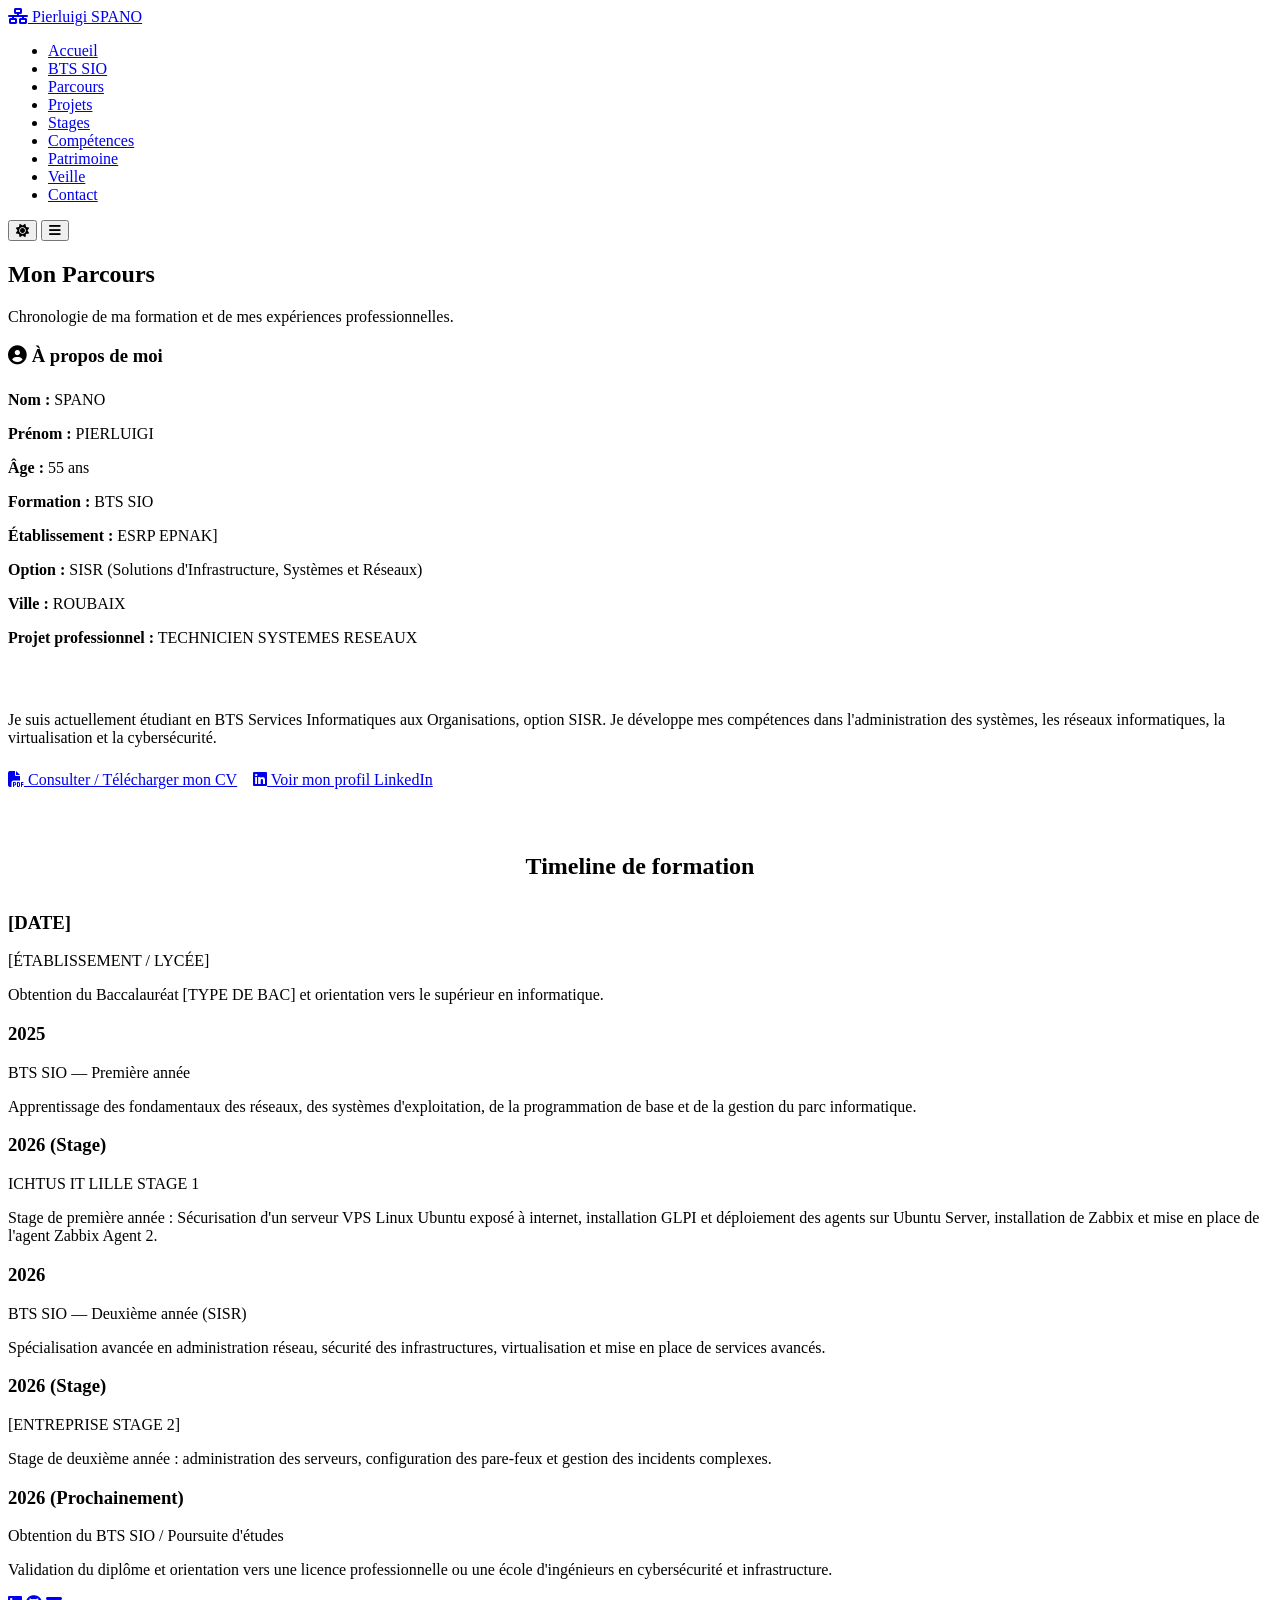
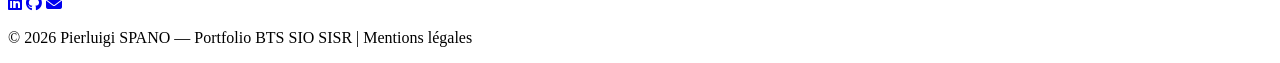
==== parcours.html @ 4b3090c0 "Add files via upload" ====
<!DOCTYPE html>
<html lang="fr" data-theme="dark">
<head>
    <meta charset="UTF-8">
    <meta name="viewport" content="width=device-width, initial-scale=1.0">
    <meta name="description" content="Parcours académique et professionnel de [PRÉNOM] [NOM], étudiant en BTS SIO SISR.">
    <title>Parcours | Portfolio BTS SIO SISR</title>
    <link rel="stylesheet" href="https://cdnjs.cloudflare.com/ajax/libs/font-awesome/6.4.0/css/all.min.css">
    <link rel="stylesheet" href="css/style.css">
    <link rel="stylesheet" href="css/responsive.css">
</head>
<body>

    <header>
        <nav class="navbar">
            <a href="index.html" class="nav-brand">
                <i class="fas fa-network-wired"></i> Pierluigi SPANO
            </a>
            <ul class="nav-menu">
                <li><a href="index.html" class="nav-link">Accueil</a></li>
                <li><a href="bts-sio.html" class="nav-link">BTS SIO</a></li>
                <li><a href="parcours.html" class="nav-link">Parcours</a></li>
                <li><a href="projets.html" class="nav-link">Projets</a></li>
                <li><a href="stages.html" class="nav-link">Stages</a></li>
                <li><a href="competences.html" class="nav-link">Compétences</a></li>
                <li><a href="patrimoine.html" class="nav-link">Patrimoine</a></li>
                <li><a href="veille.html" class="nav-link">Veille</a></li>
                <li><a href="contact.html" class="nav-link">Contact</a></li>
            </ul>
            <div class="nav-actions">
                <button class="theme-toggle" aria-label="Changer de thème"><i class="fas fa-sun"></i></button>
                <button class="hamburger" aria-label="Menu mobile"><i class="fas fa-bars"></i></button>
            </div>
        </nav>
    </header>

    <main>
        <section class="page-header">
            <h1>Mon <span>Parcours</span></h1>
            <p>Chronologie de ma formation et de mes expériences professionnelles.</p>
        </section>

        <div class="container">
            <!-- Profil À propos -->
            <div class="card" style="margin-bottom: 4rem;">
                <h3><i class="fas fa-user-circle"></i> À propos de moi</h3>
                <div class="grid-2" style="margin-top: 1.5rem; gap: 1rem;">
                    <div>
                        <p><strong>Nom :</strong> SPANO</p>
                        <p><strong>Prénom :</strong> PIERLUIGI</p>
                        <p><strong>Âge :</strong> 55 ans</p>
                        <p><strong>Formation :</strong> BTS SIO</p>
                    </div>
                    <div>
                        <p><strong>Établissement :</strong> ESRP EPNAK]</p>
                        <p><strong>Option :</strong> SISR (Solutions d'Infrastructure, Systèmes et Réseaux)</p>
                        <p><strong>Ville :</strong> ROUBAIX</p>
                        <p><strong>Projet professionnel :</strong> TECHNICIEN SYSTEMES RESEAUX</p>
                    </div>
                </div>
                <div style="margin-top: 1.5rem; padding-top: 1.5rem; border-top: 1px solid var(--border-color);">
                    <p>Je suis actuellement étudiant en BTS Services Informatiques aux Organisations, option SISR. Je développe mes compétences dans l'administration des systèmes, les réseaux informatiques, la virtualisation et la cybersécurité.</p>
                </div>
                <div style="margin-top: 1.5rem; display: flex; gap: 1rem; flex-wrap: wrap;">
                    <a href="documents/cv.pdf" target="_blank" class="btn btn-primary"><i class="fas fa-file-pdf"></i> Consulter / Télécharger mon CV</a>
                    <a href="[LIEN LINKEDIN]" target="_blank" class="btn btn-secondary"><i class="fab fa-linkedin"></i> Voir mon profil LinkedIn</a>
                </div>
            </div>

            <h2 style="text-align: center; margin-bottom: 2rem; color: var(--text-primary);">Timeline de formation</h2>

            <!-- Timeline -->
            <div class="timeline">
                <div class="timeline-item left">
                    <div class="timeline-content">
                        <h3>[DATE]</h3>
                        <span>[ÉTABLISSEMENT / LYCÉE]</span>
                        <p>Obtention du Baccalauréat [TYPE DE BAC] et orientation vers le supérieur en informatique.</p>
                    </div>
                </div>
                <div class="timeline-item right">
                    <div class="timeline-content">
                        <h3>2025</h3>
                        <span>BTS SIO — Première année</span>
                        <p>Apprentissage des fondamentaux des réseaux, des systèmes d'exploitation, de la programmation de base et de la gestion du parc informatique.</p>
                    </div>
                </div>
                <div class="timeline-item left">
                    <div class="timeline-content">
                        <h3>2026 (Stage)</h3>
                        <span>ICHTUS IT LILLE STAGE 1</span>
                        <p>Stage de première année : Sécurisation d'un serveur VPS Linux Ubuntu exposé à internet, installation GLPI et déploiement des agents sur Ubuntu Server, installation de Zabbix et mise en place de l'agent Zabbix Agent 2.</p>
                    </div>
                </div>
                <div class="timeline-item right">
                    <div class="timeline-content">
                        <h3>2026</h3>
                        <span>BTS SIO — Deuxième année (SISR)</span>
                        <p>Spécialisation avancée en administration réseau, sécurité des infrastructures, virtualisation et mise en place de services avancés.</p>
                    </div>
                </div>
                <div class="timeline-item left">
                    <div class="timeline-content">
                        <h3>2026 (Stage)</h3>
                        <span>[ENTREPRISE STAGE 2]</span>
                        <p>Stage de deuxième année : administration des serveurs, configuration des pare-feux et gestion des incidents complexes.</p>
                    </div>
                </div>
                <div class="timeline-item right">
                    <div class="timeline-content">
                        <h3>2026 (Prochainement)</h3>
                        <span>Obtention du BTS SIO / Poursuite d'études</span>
                        <p>Validation du diplôme et orientation vers une licence professionnelle ou une école d'ingénieurs en cybersécurité et infrastructure.</p>
                    </div>
                </div>
            </div>
        </div>
    </main>

    <footer>
        <div class="footer-content">
            <div class="social-links">
                <a href="[LIEN LINKEDIN]" target="_blank" aria-label="LinkedIn"><i class="fab fa-linkedin"></i></a>
                <a href="[LIEN GITHUB]" target="_blank" aria-label="GitHub"><i class="fab fa-github"></i></a>
                <a href="mailto:[EMAIL]" aria-label="Email"><i class="fas fa-envelope"></i></a>
            </div>
            <p class="legal-notice">© 2026 Pierluigi SPANO — Portfolio BTS SIO SISR | <a href="contact.html" style="color: var(--accent-cyan); text-decoration: none;">Mentions légales</a></p>
        </div>
    </footer>

    <script src="js/main.js"></script>
</body>
</html>
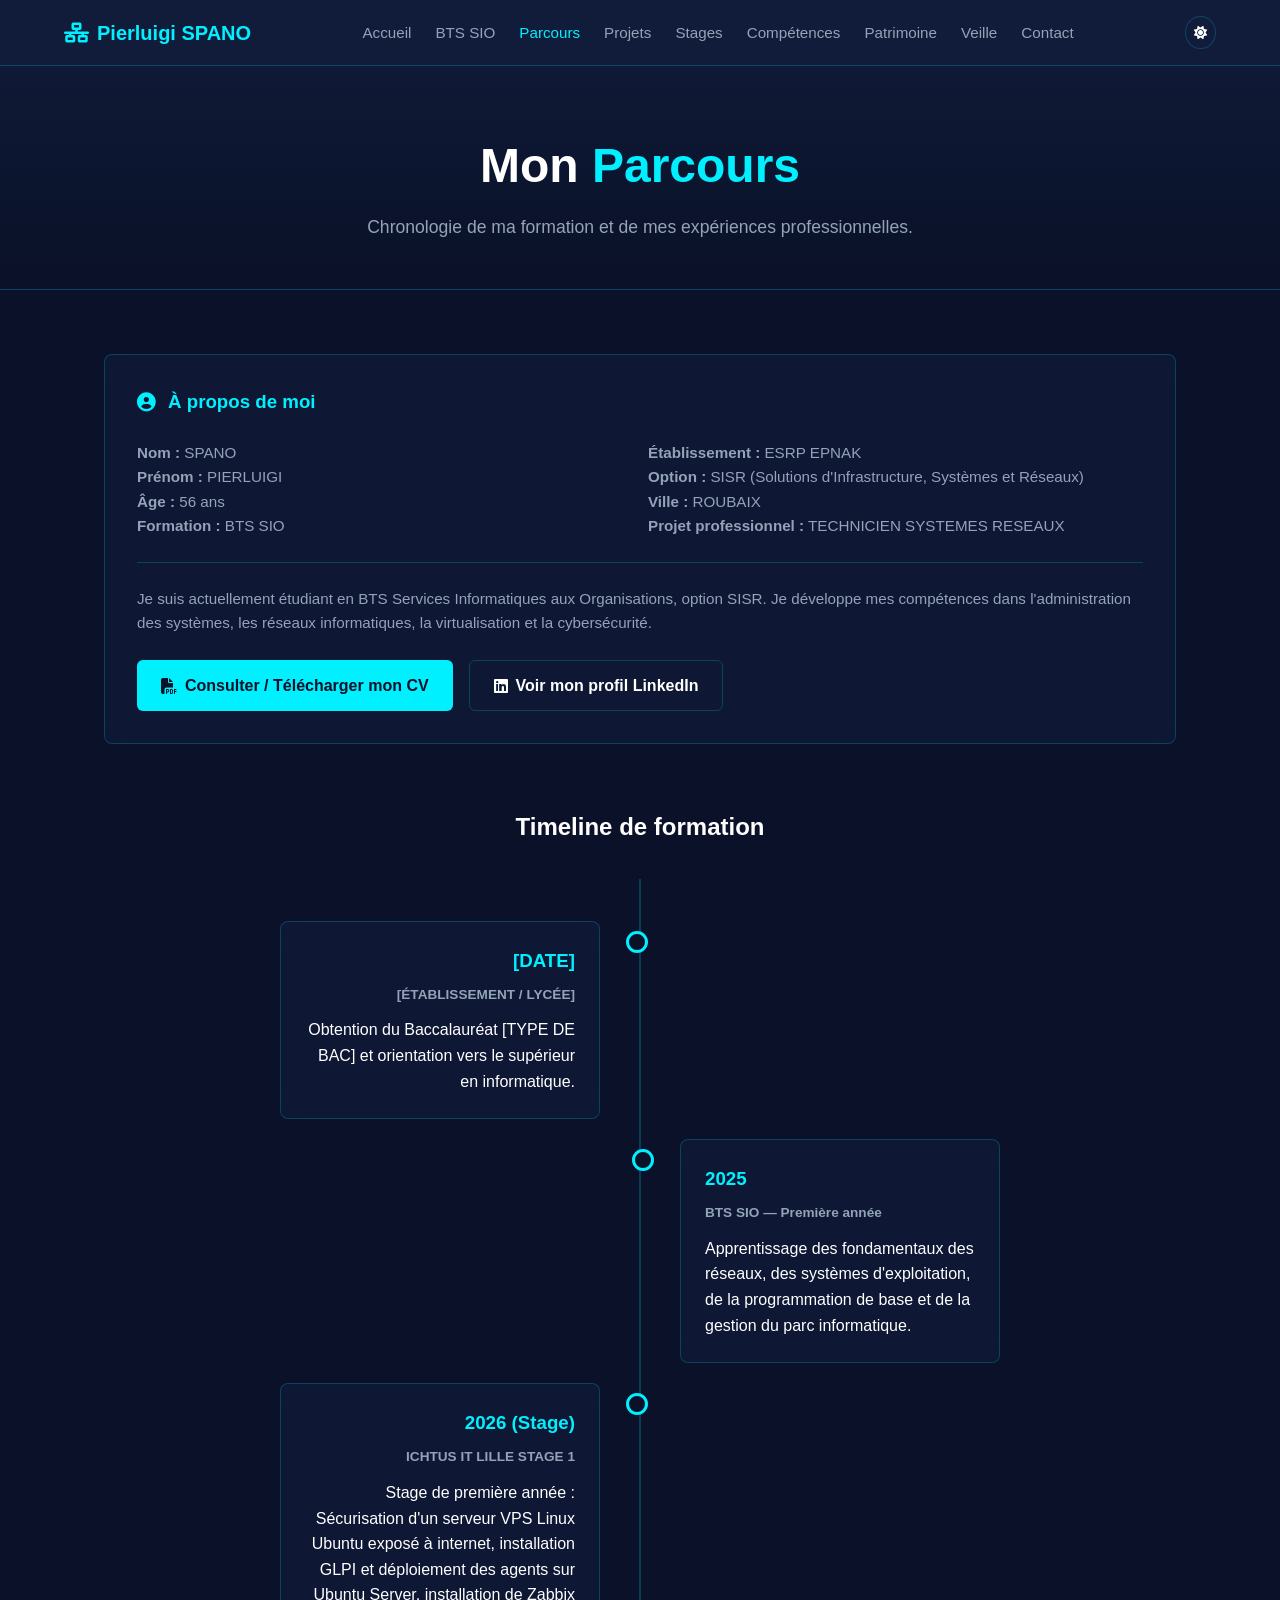
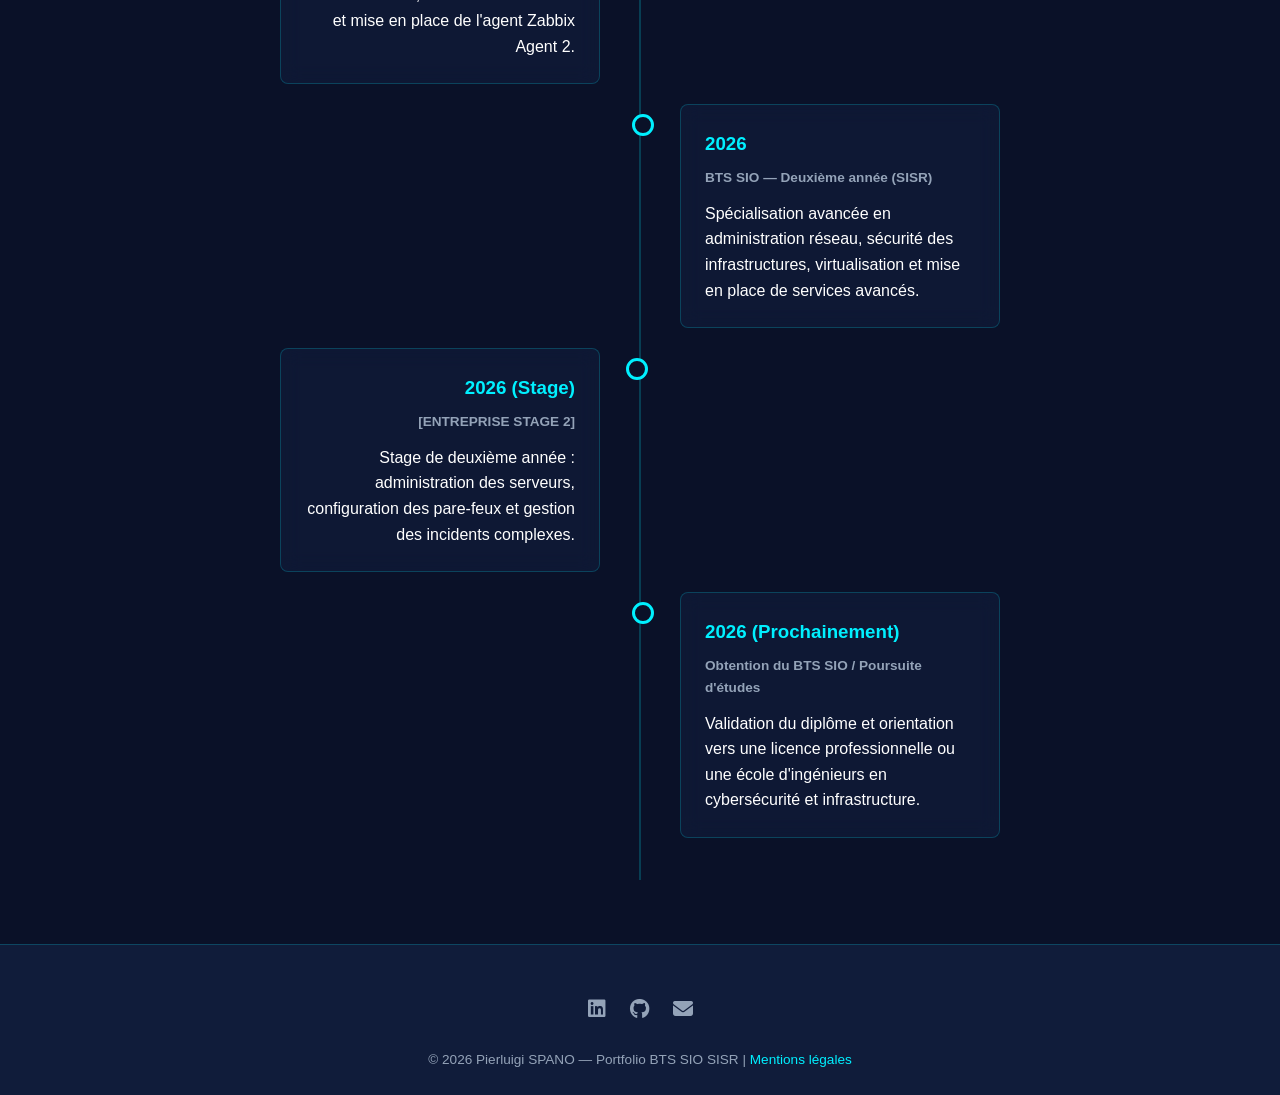
==== commit cae8d934: "Fix HTML formatting and update personal details" ====
--- a/parcours.html
+++ b/parcours.html
@@ -48,11 +48,11 @@
                     <div>
                         <p><strong>Nom :</strong> SPANO</p>
                         <p><strong>Prénom :</strong> PIERLUIGI</p>
-                        <p><strong>Âge :</strong> 55 ans</p>
+                        <p><strong>Âge :</strong> 56 ans</p>
                         <p><strong>Formation :</strong> BTS SIO</p>
                     </div>
                     <div>
-                        <p><strong>Établissement :</strong> ESRP EPNAK]</p>
+                        <p><strong>Établissement :</strong> ESRP EPNAK</p>
                         <p><strong>Option :</strong> SISR (Solutions d'Infrastructure, Systèmes et Réseaux)</p>
                         <p><strong>Ville :</strong> ROUBAIX</p>
                         <p><strong>Projet professionnel :</strong> TECHNICIEN SYSTEMES RESEAUX</p>
@@ -130,4 +130,4 @@
 
     <script src="js/main.js"></script>
 </body>
-</html>+</html>
--- a/css/style.css
+++ b/css/style.css
@@ -0,0 +1,665 @@
+:root {
+    --bg-primary: #0a1128;
+    --bg-secondary: #101c3a;
+    --bg-card: rgba(16, 28, 58, 0.7);
+    --text-primary: #ffffff;
+    --text-secondary: #94a3b8;
+    --accent-cyan: #00f0ff;
+    --accent-blue: #3b82f6;
+    --accent-glow: rgba(0, 240, 255, 0.2);
+    --border-color: rgba(0, 240, 255, 0.2);
+    --transition: all 0.3s ease;
+}
+
+[data-theme="light"] {
+    --bg-primary: #f8fafc;
+    --bg-secondary: #ffffff;
+    --bg-card: rgba(255, 255, 255, 0.9);
+    --text-primary: #0f172a;
+    --text-secondary: #475569;
+    --accent-cyan: #0284c7;
+    --accent-blue: #2563eb;
+    --accent-glow: rgba(2, 132, 199, 0.15);
+    --border-color: rgba(2, 132, 199, 0.2);
+}
+
+* {
+    margin: 0;
+    padding: 0;
+    box-sizing: border-box;
+}
+
+html {
+    scroll-behavior: smooth;
+}
+
+body {
+    font-family: 'Segoe UI', Roboto, Helvetica, Arial, sans-serif;
+    background-color: var(--bg-primary);
+    color: var(--text-primary);
+    line-height: 1.6;
+    transition: background-color 0.3s ease, color 0.3s ease;
+}
+
+/* Navbar */
+.navbar {
+    position: fixed;
+    top: 0;
+    left: 0;
+    width: 100%;
+    background-color: var(--bg-secondary);
+    backdrop-filter: blur(10px);
+    border-bottom: 1px solid var(--border-color);
+    display: flex;
+    justify-content: space-between;
+    align-items: center;
+    padding: 1rem 5%;
+    z-index: 1000;
+}
+
+.nav-brand {
+    font-size: 1.25rem;
+    font-weight: 700;
+    color: var(--accent-cyan);
+    text-decoration: none;
+    display: flex;
+    align-items: center;
+    gap: 0.5rem;
+}
+
+.nav-menu {
+    display: flex;
+    list-style: none;
+    gap: 1.5rem;
+    align-items: center;
+}
+
+.nav-link {
+    color: var(--text-secondary);
+    text-decoration: none;
+    font-size: 0.95rem;
+    font-weight: 500;
+    transition: var(--transition);
+}
+
+.nav-link:hover, .nav-link.active {
+    color: var(--accent-cyan);
+}
+
+.nav-actions {
+    display: flex;
+    align-items: center;
+    gap: 1rem;
+}
+
+.theme-toggle {
+    background: none;
+    border: 1px solid var(--border-color);
+    color: var(--text-primary);
+    padding: 0.5rem;
+    border-radius: 50%;
+    cursor: pointer;
+    transition: var(--transition);
+}
+
+.theme-toggle:hover {
+    background-color: var(--accent-glow);
+    color: var(--accent-cyan);
+}
+
+.hamburger {
+    display: none;
+    cursor: pointer;
+    background: none;
+    border: none;
+    color: var(--text-primary);
+    font-size: 1.5rem;
+}
+
+/* Hero Section */
+.hero {
+    min-height: 100vh;
+    display: flex;
+    align-items: center;
+    justify-content: center;
+    padding: 8rem 5% 4rem 5%;
+    position: relative;
+    overflow: hidden;
+}
+
+.hero-content {
+    max-width: 800px;
+    text-align: center;
+    z-index: 2;
+}
+
+.hero h1 {
+    font-size: clamp(2.5rem, 5vw, 4rem);
+    font-weight: 800;
+    margin-bottom: 1rem;
+}
+
+.hero h1 span {
+    color: var(--accent-cyan);
+}
+
+.hero p {
+    font-size: clamp(1rem, 2vw, 1.25rem);
+    color: var(--text-secondary);
+    margin-bottom: 2rem;
+}
+
+.hero-buttons {
+    display: flex;
+    gap: 1rem;
+    justify-content: center;
+    flex-wrap: wrap;
+}
+
+.btn {
+    display: inline-flex;
+    align-items: center;
+    gap: 0.5rem;
+    padding: 0.75rem 1.5rem;
+    border-radius: 0.375rem;
+    font-weight: 600;
+    text-decoration: none;
+    transition: var(--transition);
+    cursor: pointer;
+}
+
+.btn-primary {
+    background-color: var(--accent-cyan);
+    color: #0a1128;
+    border: none;
+}
+
+.btn-primary:hover {
+    box-shadow: 0 0 15px var(--accent-glow);
+    transform: translateY(-2px);
+}
+
+.btn-secondary {
+    background-color: transparent;
+    color: var(--text-primary);
+    border: 1px solid var(--border-color);
+}
+
+.btn-secondary:hover {
+    border-color: var(--accent-cyan);
+    background-color: var(--accent-glow);
+}
+
+/* Footer */
+footer {
+    background-color: var(--bg-secondary);
+    border-top: 1px solid var(--border-color);
+    padding: 3rem 5% 1.5rem 5%;
+    text-align: center;
+}
+
+.footer-content {
+    display: flex;
+    flex-direction: column;
+    align-items: center;
+    gap: 1.5rem;
+    max-width: 1200px;
+    margin: 0 auto;
+}
+
+.social-links {
+    display: flex;
+    gap: 1.5rem;
+    font-size: 1.25rem;
+}
+
+.social-links a {
+    color: var(--text-secondary);
+    transition: var(--transition);
+}
+
+.social-links a:hover {
+    color: var(--accent-cyan);
+}
+
+.legal-notice {
+    font-size: 0.85rem;
+    color: var(--text-secondary);
+}
+/* Pages Global Layout */
+.page-header {
+    padding: 8rem 5% 3rem 5%;
+    text-align: center;
+    background: linear-gradient(to bottom, var(--bg-secondary), var(--bg-primary));
+    border-bottom: 1px solid var(--border-color);
+}
+
+.page-header h1 {
+    font-size: clamp(2rem, 4vw, 3rem);
+    margin-bottom: 0.5rem;
+    color: var(--text-primary);
+}
+
+.page-header h1 span {
+    color: var(--accent-cyan);
+}
+
+.page-header p {
+    color: var(--text-secondary);
+    font-size: 1.1rem;
+}
+
+.container {
+    max-width: 1200px;
+    margin: 0 auto;
+    padding: 4rem 5%;
+}
+
+/* Grids & Cards */
+.grid-2 {
+    display: grid;
+    grid-template-columns: repeat(auto-fit, minmax(300px, 1fr));
+    gap: 2rem;
+}
+
+.grid-3 {
+    display: grid;
+    grid-template-columns: repeat(auto-fit, minmax(280px, 1fr));
+    gap: 2rem;
+}
+
+.card {
+    background-color: var(--bg-card);
+    border: 1px solid var(--border-color);
+    border-radius: 0.5rem;
+    padding: 2rem;
+    backdrop-filter: blur(10px);
+    transition: var(--transition);
+}
+
+.card:hover {
+    border-color: var(--accent-cyan);
+    transform: translateY(-5px);
+    box-shadow: 0 10px 30px var(--accent-glow);
+}
+
+.card h3 {
+    margin-bottom: 1rem;
+    color: var(--accent-cyan);
+    display: flex;
+    align-items: center;
+    gap: 0.75rem;
+}
+
+.card p, .card ul {
+    color: var(--text-secondary);
+    font-size: 0.95rem;
+}
+
+.card ul {
+    list-style-type: none;
+    padding-left: 0;
+    margin-top: 1rem;
+}
+
+.card ul li {
+    padding: 0.3rem 0;
+    display: flex;
+    align-items: center;
+    gap: 0.5rem;
+}
+
+.card ul li i {
+    color: var(--accent-cyan);
+    font-size: 0.8rem;
+}
+
+/* Badges & Levels */
+.badge-container {
+    display: flex;
+    flex-wrap: wrap;
+    gap: 0.5rem;
+    margin-top: 1.5rem;
+}
+
+.badge {
+    background-color: var(--accent-glow);
+    color: var(--accent-cyan);
+    border: 1px solid var(--border-color);
+    padding: 0.25rem 0.75rem;
+    border-radius: 50px;
+    font-size: 0.85rem;
+    font-weight: 500;
+}
+
+.level-tag {
+    display: inline-block;
+    margin-top: 1rem;
+    font-size: 0.8rem;
+    text-transform: uppercase;
+    letter-spacing: 1px;
+    color: var(--accent-cyan);
+    font-weight: 700;
+}
+
+/* Timeline */
+.timeline {
+    position: relative;
+    max-width: 800px;
+    margin: 0 auto;
+    padding: 2rem 0;
+}
+
+.timeline::after {
+    content: '';
+    position: absolute;
+    width: 2px;
+    background-color: var(--border-color);
+    top: 0;
+    bottom: 0;
+    left: 50%;
+    transform: translateX(-50%);
+}
+
+.timeline-item {
+    padding: 10px 40px;
+    position: relative;
+    background-color: inherit;
+    width: 50%;
+}
+
+.timeline-item::after {
+    content: '';
+    position: absolute;
+    width: 16px;
+    height: 16px;
+    right: -8px;
+    background-color: var(--bg-primary);
+    border: 3px solid var(--accent-cyan);
+    top: 20px;
+    border-radius: 50%;
+    z-index: 1;
+}
+
+.timeline-item.left {
+    left: 0;
+    text-align: right;
+}
+
+.timeline-item.right {
+    left: 50%;
+    text-align: left;
+}
+
+.timeline-item.right::after {
+    left: -8px;
+}
+
+.timeline-content {
+    padding: 1.5rem;
+    background-color: var(--bg-card);
+    border: 1px solid var(--border-color);
+    border-radius: 0.5rem;
+    backdrop-filter: blur(10px);
+}
+
+.timeline-content h3 {
+    color: var(--accent-cyan);
+    margin-bottom: 0.5rem;
+}
+
+.timeline-content span {
+    font-size: 0.85rem;
+    color: var(--text-secondary);
+    display: block;
+    margin-bottom: 0.75rem;
+    font-weight: 600;
+}
+
+@media screen and (max-width: 768px) {
+    .timeline::after {
+        left: 31px;
+    }
+    .timeline-item {
+        width: 100%;
+        padding-left: 70px;
+        padding-right: 25px;
+        text-align: left !important;
+    }
+    .timeline-item.right {
+        left: 0%;
+    }
+    .timeline-item::after {
+        left: 23px !important;
+    }
+}
+/* Filtres de projets */
+.filter-container {
+    display: flex;
+    justify-content: center;
+    flex-wrap: wrap;
+    gap: 0.75rem;
+    margin-bottom: 3rem;
+}
+
+.filter-btn {
+    background-color: var(--bg-card);
+    border: 1px solid var(--border-color);
+    color: var(--text-secondary);
+    padding: 0.5rem 1.25rem;
+    border-radius: 50px;
+    cursor: pointer;
+    font-weight: 500;
+    transition: var(--transition);
+}
+
+.filter-btn:hover, .filter-btn.active {
+    background-color: var(--accent-glow);
+    color: var(--accent-cyan);
+    border-color: var(--accent-cyan);
+}
+
+/* Grille Projets */
+.project-card {
+    background-color: var(--bg-card);
+    border: 1px solid var(--border-color);
+    border-radius: 0.5rem;
+    overflow: hidden;
+    display: flex;
+    flex-direction: column;
+    transition: var(--transition);
+}
+
+.project-card:hover {
+    border-color: var(--accent-cyan);
+    transform: translateY(-5px);
+    box-shadow: 0 10px 30px var(--accent-glow);
+}
+
+.project-img-placeholder {
+    height: 180px;
+    background: linear-gradient(135deg, var(--bg-secondary), var(--bg-primary));
+    display: flex;
+    align-items: center;
+    justify-content: center;
+    color: var(--accent-cyan);
+    font-size: 2.5rem;
+    border-bottom: 1px solid var(--border-color);
+}
+
+.project-content {
+    padding: 1.5rem;
+    display: flex;
+    flex-direction: column;
+    flex-grow: 1;
+}
+
+.project-content h3 {
+    color: var(--text-primary);
+    margin-bottom: 0.5rem;
+}
+
+.project-content p {
+    color: var(--text-secondary);
+    font-size: 0.9rem;
+    margin-bottom: 1.5rem;
+    flex-grow: 1;
+}
+
+/* Modale Projet */
+.modal-overlay {
+    position: fixed;
+    top: 0;
+    left: 0;
+    width: 100%;
+    height: 100%;
+    background-color: rgba(10, 17, 40, 0.85);
+    backdrop-filter: blur(5px);
+    display: flex;
+    align-items: center;
+    justify-content: center;
+    z-index: 2000;
+    opacity: 0;
+    visibility: hidden;
+    transition: var(--transition);
+    padding: 2rem;
+}
+
+.modal-overlay.active {
+    opacity: 1;
+    visibility: visible;
+}
+
+.modal-container {
+    background-color: var(--bg-secondary);
+    border: 1px solid var(--accent-cyan);
+    border-radius: 0.5rem;
+    max-width: 800px;
+    width: 100%;
+    max-height: 90vh;
+    overflow-y: auto;
+    padding: 2.5rem;
+    position: relative;
+    box-shadow: 0 0 40px var(--accent-glow);
+}
+
+.modal-close {
+    position: absolute;
+    top: 1.5rem;
+    right: 1.5rem;
+    background: none;
+    border: none;
+    color: var(--text-secondary);
+    font-size: 1.5rem;
+    cursor: pointer;
+    transition: var(--transition);
+}
+
+.modal-close:hover {
+    color: var(--accent-cyan);
+}
+
+.modal-body h2 {
+    color: var(--accent-cyan);
+    margin-bottom: 1rem;
+}
+
+.modal-body h4 {
+    color: var(--text-primary);
+    margin-top: 1.5rem;
+    margin-bottom: 0.5rem;
+    border-left: 3px solid var(--accent-cyan);
+    padding-left: 0.5rem;
+}
+
+.modal-body p, .modal-body ul {
+    color: var(--text-secondary);
+    font-size: 0.95rem;
+}
+
+.modal-body ul {
+    padding-left: 1.2rem;
+}
+/* Stages Layout */
+.stage-section {
+    margin-bottom: 4rem;
+}
+
+.stage-header-box {
+    background: linear-gradient(135deg, var(--bg-secondary), var(--bg-card));
+    border: 1px solid var(--border-color);
+    border-radius: 0.5rem;
+    padding: 2rem;
+    margin-bottom: 2rem;
+}
+
+.stage-header-box h3 {
+    color: var(--accent-cyan);
+    font-size: 1.5rem;
+    margin-bottom: 1rem;
+    display: flex;
+    align-items: center;
+    gap: 0.75rem;
+}
+
+.stage-meta {
+    display: grid;
+    grid-template-columns: repeat(auto-fit, minmax(220px, 1fr));
+    gap: 1rem;
+    margin-top: 1rem;
+    padding-top: 1rem;
+    border-top: 1px solid var(--border-color);
+}
+
+.stage-meta p {
+    color: var(--text-secondary);
+    font-size: 0.95rem;
+}
+
+.stage-meta p strong {
+    color: var(--text-primary);
+}
+
+/* Missions grid */
+.missions-container {
+    display: grid;
+    grid-template-columns: repeat(auto-fit, minmax(320px, 1fr));
+    gap: 1.5rem;
+}
+
+.mission-card {
+    background-color: var(--bg-card);
+    border: 1px solid var(--border-color);
+    border-radius: 0.5rem;
+    padding: 1.5rem;
+    backdrop-filter: blur(10px);
+}
+
+.mission-card h4 {
+    color: var(--accent-cyan);
+    margin-bottom: 0.75rem;
+    font-size: 1.1rem;
+    display: flex;
+    align-items: center;
+    gap: 0.5rem;
+}
+
+.mission-card ul {
+    list-style-type: none;
+    padding-left: 0;
+}
+
+.mission-card ul li {
+    color: var(--text-secondary);
+    font-size: 0.9rem;
+    padding: 0.25rem 0;
+    display: flex;
+    align-items: flex-start;
+    gap: 0.5rem;
+}
+
+.mission-card ul li i {
+    color: var(--accent-cyan);
+    margin-top: 4px;
+    font-size: 0.75rem;
+}
--- a/css/responsive.css
+++ b/css/responsive.css
@@ -0,0 +1,28 @@
+@media (max-width: 968px) {
+    .hamburger {
+        display: block;
+    }
+
+    .nav-menu {
+        position: fixed;
+        top: 70px;
+        left: -100%;
+        width: 100%;
+        height: calc(100vh - 70px);
+        background-color: var(--bg-secondary);
+        flex-direction: column;
+        justify-content: center;
+        align-items: center;
+        transition: var(--transition);
+        border-top: 1px solid var(--border-color);
+    }
+
+    .nav-menu.active {
+        left: 0;
+    }
+
+    .hero-buttons {
+        flex-direction: column;
+        align-items: stretch;
+    }
+}
